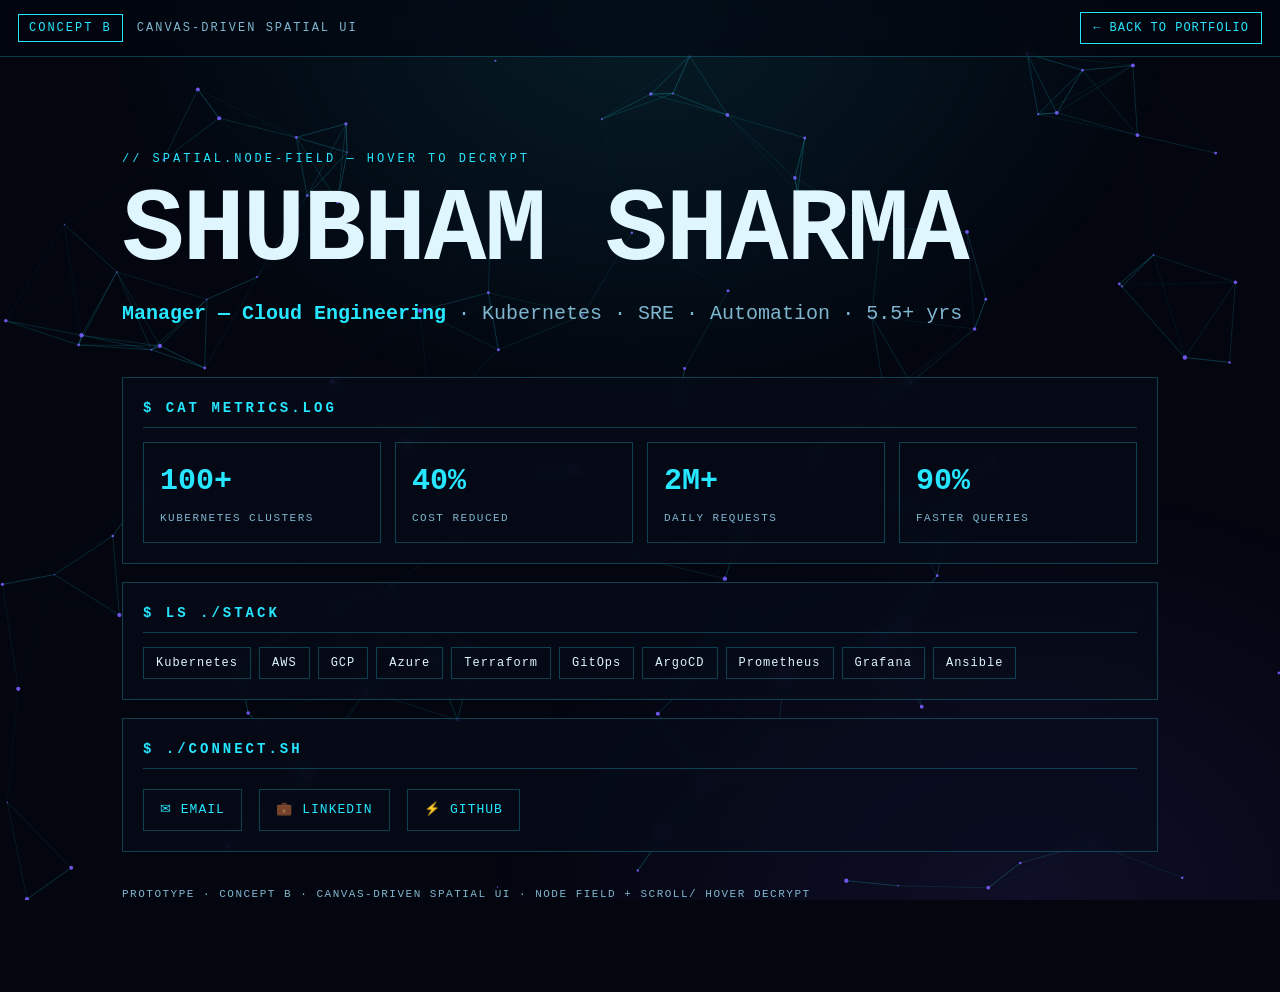
==== concepts/concept-b-spatial.html @ c6473a89 "Add 5 design-concept prototypes + bottom Concepts switcher - concepts/: 5 standalone, dependency-fre" ====
<!DOCTYPE html>
<html lang="en">
<head>
<meta charset="UTF-8">
<meta name="viewport" content="width=device-width, initial-scale=1.0">
<meta name="description" content="Concept B — Canvas-Driven Spatial UI (WebGL/Three.js style node field) portfolio prototype.">
<title>Concept B · Canvas-Driven Spatial UI — Shubham Sharma</title>
<style>
  /* ============================================================
     CONCEPT B — CANVAS-DRIVEN SPATIAL UI
     Persistent node/vector field · cursor-reactive · decrypt text
     Dependency-free (Canvas 2D). Three.js-ready structure.
     ============================================================ */
  :root{
    --bg:#03060f; --fg:#dff6ff; --muted:#7fb6cf; --accent:#27e6ff; --accent-2:#7b5cff;
    --line:1px solid rgba(39,230,255,.25);
    --mono:"JetBrains Mono",ui-monospace,"Courier New",monospace;
  }
  *{box-sizing:border-box;margin:0;padding:0}
  html{scroll-behavior:smooth}
  body{background:var(--bg);color:var(--fg);font-family:var(--mono);line-height:1.5;overflow-x:hidden}
  a{color:var(--accent);text-decoration:none}
  ::selection{background:var(--accent);color:#03060f}

  #field{position:fixed;inset:0;z-index:0;display:block}
  .scrim{position:fixed;inset:0;z-index:1;pointer-events:none;
    background:radial-gradient(900px 700px at 50% 0%,rgba(39,230,255,.10),transparent 60%),
               radial-gradient(900px 700px at 80% 100%,rgba(123,92,255,.10),transparent 60%);}

  .topbar{position:fixed;inset:0 0 auto 0;z-index:30;display:flex;align-items:center;gap:14px;
    padding:12px 18px;background:rgba(3,6,15,.6);border-bottom:var(--line);backdrop-filter:blur(8px)}
  .topbar .tag{border:1px solid var(--accent);color:var(--accent);padding:4px 10px;font-size:12px;letter-spacing:2px}
  .topbar .title{font-size:12px;letter-spacing:2px;color:var(--muted);text-transform:uppercase}
  .topbar a.back{margin-left:auto;border:1px solid var(--accent);padding:6px 12px;font-size:12px;letter-spacing:1px}
  .topbar a.back:hover{background:var(--accent);color:#03060f}

  .wrap{position:relative;z-index:10;max-width:1080px;margin:0 auto;padding:110px 22px 90px}
  .hero{padding:40px 0 30px}
  .kicker{color:var(--accent);letter-spacing:3px;font-size:12px;text-transform:uppercase;margin-bottom:14px}
  h1{font-size:clamp(40px,9vw,104px);line-height:.95;letter-spacing:-2px;font-weight:700}
  h1 .decrypt{color:var(--fg)}
  .role{margin-top:18px;color:var(--muted);font-size:clamp(14px,2.4vw,20px)}
  .role b{color:var(--accent)}

  .panel{border:var(--line);background:rgba(8,14,28,.55);backdrop-filter:blur(6px);padding:20px;margin:18px 0}
  .panel h2{font-size:14px;letter-spacing:3px;text-transform:uppercase;color:var(--accent);margin-bottom:14px;
    border-bottom:var(--line);padding-bottom:8px}
  .grid{display:grid;grid-template-columns:repeat(auto-fit,minmax(220px,1fr));gap:14px}
  .stat{border:var(--line);padding:16px}
  .stat .v{font-size:30px;color:var(--accent);font-weight:700}
  .stat .l{font-size:11px;letter-spacing:1.5px;color:var(--muted);text-transform:uppercase;margin-top:6px}
  .stat:hover{background:rgba(39,230,255,.08)}
  .stat:focus-visible{outline:2px solid var(--accent);outline-offset:3px}

  .tags{display:flex;flex-wrap:wrap;gap:8px}
  .tags span{border:var(--line);padding:6px 12px;font-size:12px;letter-spacing:1px;color:var(--fg)}
  .tags span:hover{background:var(--accent);color:#03060f}
  .contact a{display:inline-block;border:var(--line);padding:10px 16px;margin:6px 8px 0 0;font-size:13px;letter-spacing:1px}
  .contact a:hover{background:var(--accent);color:#03060f}
  .foot{margin-top:34px;font-size:11px;letter-spacing:1.5px;color:var(--muted);text-transform:uppercase}

  @media (prefers-reduced-motion: reduce){
    #field{display:none}
    .scrim{background:radial-gradient(900px 700px at 50% 0%,rgba(39,230,255,.08),transparent 60%)}
    *{transition:none!important;animation:none!important;scroll-behavior:auto!important}
  }
</style>
</head>
<body>
  <canvas id="field" aria-hidden="true"></canvas>
  <div class="scrim" aria-hidden="true"></div>

  <header class="topbar">
    <span class="tag">CONCEPT B</span>
    <span class="title">Canvas-Driven Spatial UI</span>
    <a class="back" href="../Portfolio/index.html">← BACK TO PORTFOLIO</a>
  </header>

  <main class="wrap">
    <section class="hero">
      <div class="kicker">// spatial.node-field — hover to decrypt</div>
      <h1><span class="decrypt" data-text="SHUBHAM SHARMA">SHUBHAM SHARMA</span></h1>
      <p class="role"><b>Manager — Cloud Engineering</b> · Kubernetes · SRE · Automation · 5.5+ yrs</p>
    </section>

    <section class="panel">
      <h2>$ cat metrics.log</h2>
      <div class="grid">
        <div class="stat" tabindex="0"><div class="v">100+</div><div class="l">Kubernetes Clusters</div></div>
        <div class="stat" tabindex="0"><div class="v">40%</div><div class="l">Cost Reduced</div></div>
        <div class="stat" tabindex="0"><div class="v">2M+</div><div class="l">Daily Requests</div></div>
        <div class="stat" tabindex="0"><div class="v">90%</div><div class="l">Faster Queries</div></div>
      </div>
    </section>

    <section class="panel">
      <h2>$ ls ./stack</h2>
      <div class="tags">
        <span>Kubernetes</span><span>AWS</span><span>GCP</span><span>Azure</span><span>Terraform</span>
        <span>GitOps</span><span>ArgoCD</span><span>Prometheus</span><span>Grafana</span><span>Ansible</span>
      </div>
    </section>

    <section class="panel">
      <h2>$ ./connect.sh</h2>
      <div class="contact">
        <a href="mailto:dikshits409@gmail.com">✉ EMAIL</a>
        <a href="https://www.linkedin.com/in/shubham-sharma-devops/" target="_blank" rel="noopener">💼 LINKEDIN</a>
        <a href="https://github.com" target="_blank" rel="noopener">⚡ GITHUB</a>
      </div>
    </section>

    <p class="foot">PROTOTYPE · CONCEPT B · CANVAS-DRIVEN SPATIAL UI · NODE FIELD + SCROLL/ HOVER DECRYPT</p>
  </main>

<script>
(function(){
  var reduce = window.matchMedia && window.matchMedia('(prefers-reduced-motion: reduce)').matches;
  if (reduce) return;

  var canvas = document.getElementById('field');
  var ctx = canvas.getContext('2d');
  var W, H, pts = [], mouse = {x:-9999,y:-9999};
  var DPR = Math.min(window.devicePixelRatio || 1, 2);

  function resize(){
    W = canvas.width = innerWidth * DPR;
    H = canvas.height = innerHeight * DPR;
    canvas.style.width = innerWidth + 'px';
    canvas.style.height = innerHeight + 'px';
  }
  function seed(){
    var count = innerWidth < 700 ? 60 : 110;
    pts = [];
    for (var i=0;i<count;i++){
      pts.push({
        x: Math.random()*W, y: Math.random()*H,
        vx: (Math.random()-.5)*0.25*DPR, vy: (Math.random()-.5)*0.25*DPR,
        r: (Math.random()*1.6+0.6)*DPR
      });
    }
  }
  function step(){
    ctx.clearRect(0,0,W,H);
    for (var i=0;i<pts.length;i++){
      var p = pts[i];
      p.x += p.vx; p.y += p.vy;
      if (p.x<0||p.x>W) p.vx*=-1;
      if (p.y<0||p.y>H) p.vy*=-1;
      // cursor repulsion (world space)
      var dx = p.x - mouse.x, dy = p.y - mouse.y;
      var d = Math.hypot(dx,dy);
      if (d < 140*DPR){
        var f = (140*DPR - d)/(140*DPR);
        p.x += (dx/d)*f*2*DPR; p.y += (dy/d)*f*2*DPR;
      }
    }
    // links
    for (var a=0;a<pts.length;a++){
      for (var b=a+1;b<pts.length;b++){
        var dx2 = pts[a].x-pts[b].x, dy2 = pts[a].y-pts[b].y;
        var dist = Math.hypot(dx2,dy2);
        if (dist < 130*DPR){
          var o = 1 - dist/(130*DPR);
          ctx.strokeStyle = 'rgba(39,230,255,'+(o*0.35)+')';
          ctx.lineWidth = DPR;
          ctx.beginPath(); ctx.moveTo(pts[a].x,pts[a].y); ctx.lineTo(pts[b].x,pts[b].y); ctx.stroke();
        }
      }
    }
    // nodes
    for (var c=0;c<pts.length;c++){
      ctx.fillStyle = 'rgba(123,92,255,0.9)';
      ctx.beginPath(); ctx.arc(pts[c].x,pts[c].y,pts[c].r,0,Math.PI*2); ctx.fill();
    }
    requestAnimationFrame(step);
  }
  window.addEventListener('mousemove', function(e){ mouse.x = e.clientX*DPR; mouse.y = e.clientY*DPR; });
  window.addEventListener('mouseout', function(){ mouse.x = -9999; mouse.y = -9999; });
  window.addEventListener('resize', function(){ resize(); seed(); });
  resize(); seed(); step();

  // Decrypt-on-hover / scroll reveal
  var glyphs = '!<>-_\\/[]{}—=+*^?#________';
  document.querySelectorAll('.decrypt').forEach(function(el){
    var real = el.getAttribute('data-text');
    el.addEventListener('mouseenter', function(){ scramble(el, real); });
    el.addEventListener('focus', function(){ scramble(el, real); });
  });
  function scramble(el, real){
    var frame = 0, queue = [];
    for (var i=0;i<real.length;i++) queue.push({to:real[i], start: Math.floor(Math.random()*12), end: Math.floor(Math.random()*12)+12});
    (function tick(){
      var out = '', done = 0;
      for (var i=0;i<queue.length;i++){
        var q = queue[i];
        if (frame >= q.end){ out += q.to; done++; }
        else if (frame >= q.start){ out += glyphs[Math.floor(Math.random()*glyphs.length)]; }
        else out += '';
      }
      el.textContent = out;
      if (done < queue.length){ frame++; requestAnimationFrame(tick); }
      else el.textContent = real;
    })();
  }
})();
</script>
</body>
</html>
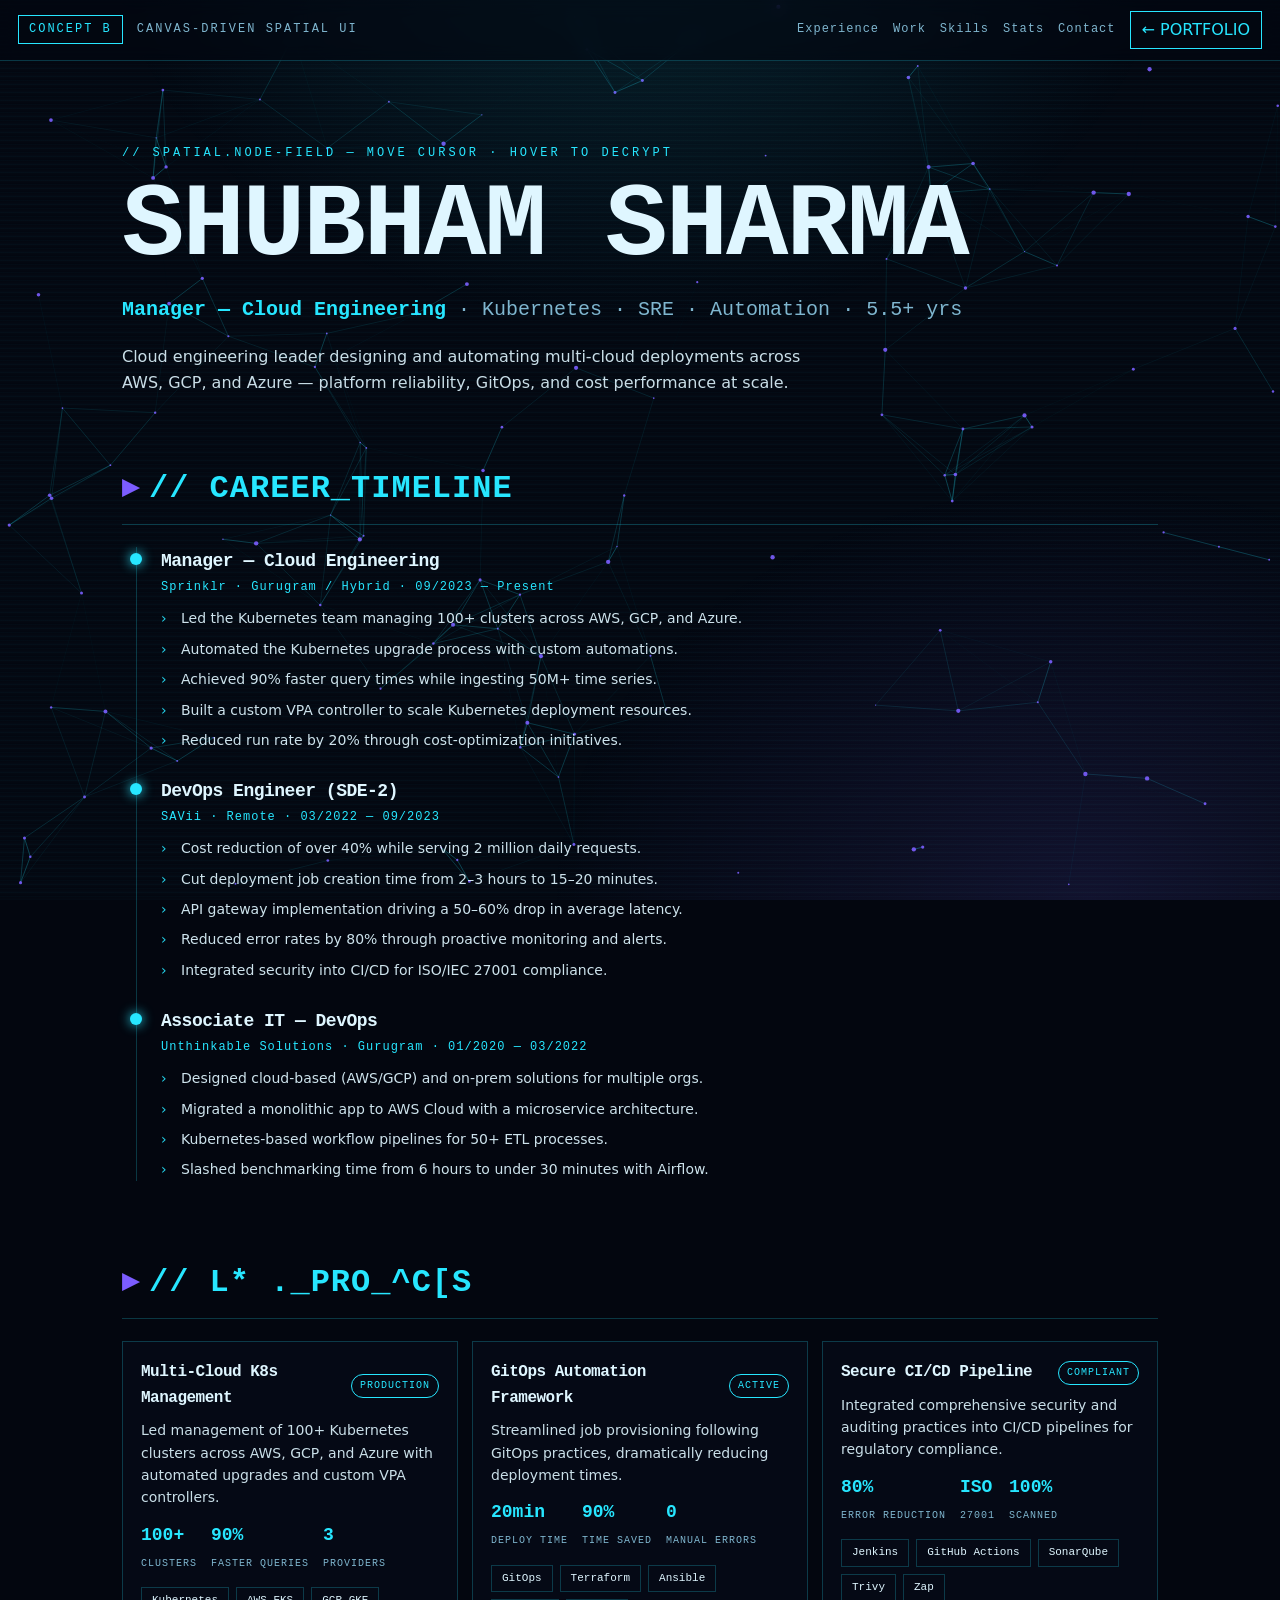
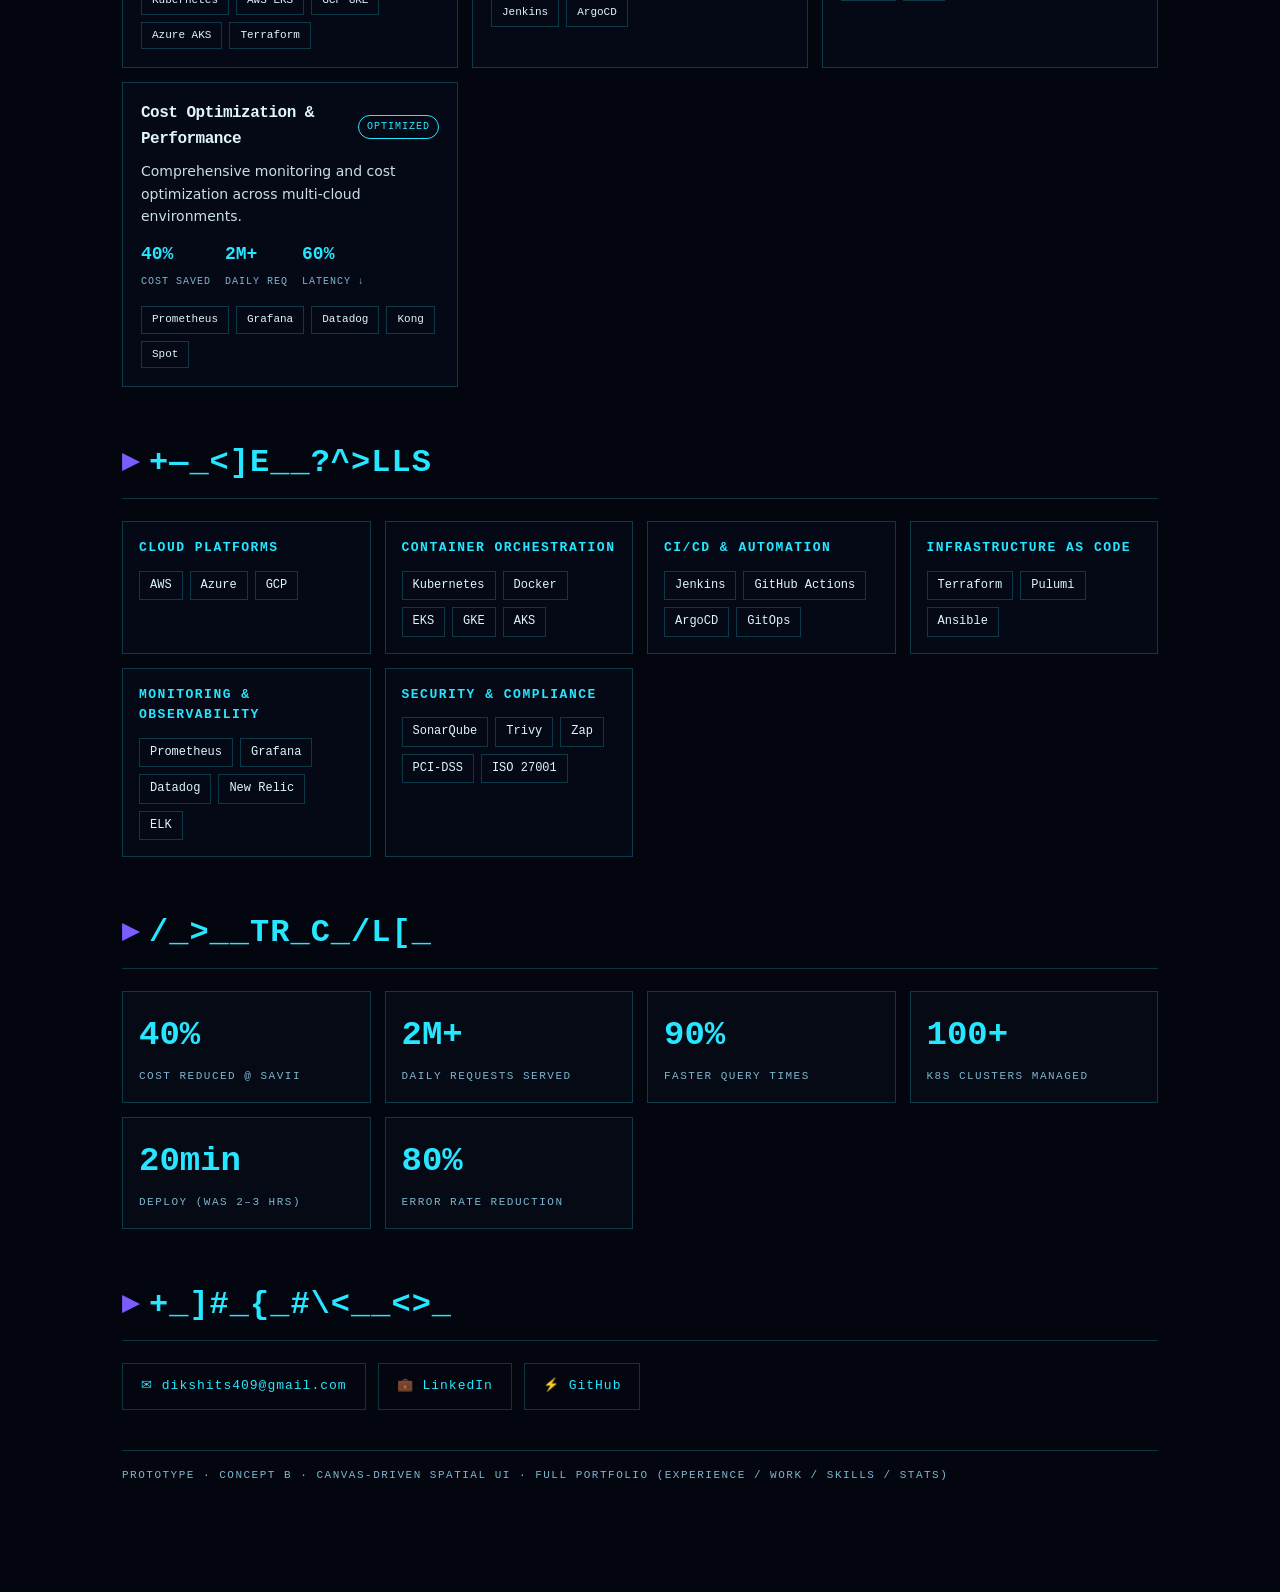
==== commit 2bc060fb: "Refine Concept B: full portfolio (experience, work, skills, achievements) + richer spatial UI Co-aut" ====
--- a/concepts/concept-b-spatial.html
+++ b/concepts/concept-b-spatial.html
@@ -3,206 +3,344 @@
 <head>
 <meta charset="UTF-8">
 <meta name="viewport" content="width=device-width, initial-scale=1.0">
-<meta name="description" content="Concept B — Canvas-Driven Spatial UI (WebGL/Three.js style node field) portfolio prototype.">
+<meta name="description" content="Concept B — Canvas-Driven Spatial UI portfolio for Shubham Sharma: full experience, projects, skills, achievements.">
 <title>Concept B · Canvas-Driven Spatial UI — Shubham Sharma</title>
 <style>
   /* ============================================================
-     CONCEPT B — CANVAS-DRIVEN SPATIAL UI
+     CONCEPT B — CANVAS-DRIVEN SPATIAL UI  (refined)
      Persistent node/vector field · cursor-reactive · decrypt text
+     Full portfolio: experience · work · skills · achievements.
      Dependency-free (Canvas 2D). Three.js-ready structure.
      ============================================================ */
   :root{
     --bg:#03060f; --fg:#dff6ff; --muted:#7fb6cf; --accent:#27e6ff; --accent-2:#7b5cff;
-    --line:1px solid rgba(39,230,255,.25);
+    --line:1px solid rgba(39,230,255,.22);
+    --panel:rgba(8,14,28,.55);
     --mono:"JetBrains Mono",ui-monospace,"Courier New",monospace;
+    --sans:"Inter",system-ui,-apple-system,"Segoe UI",Roboto,sans-serif;
   }
   *{box-sizing:border-box;margin:0;padding:0}
   html{scroll-behavior:smooth}
-  body{background:var(--bg);color:var(--fg);font-family:var(--mono);line-height:1.5;overflow-x:hidden}
+  body{background:var(--bg);color:var(--fg);font-family:var(--sans);line-height:1.6;overflow-x:hidden}
   a{color:var(--accent);text-decoration:none}
   ::selection{background:var(--accent);color:#03060f}
-
+  h1,h2,h3{font-family:var(--mono);font-weight:700;letter-spacing:-.5px}
+
+  /* ---- Living background ---- */
   #field{position:fixed;inset:0;z-index:0;display:block}
   .scrim{position:fixed;inset:0;z-index:1;pointer-events:none;
-    background:radial-gradient(900px 700px at 50% 0%,rgba(39,230,255,.10),transparent 60%),
-               radial-gradient(900px 700px at 80% 100%,rgba(123,92,255,.10),transparent 60%);}
-
-  .topbar{position:fixed;inset:0 0 auto 0;z-index:30;display:flex;align-items:center;gap:14px;
-    padding:12px 18px;background:rgba(3,6,15,.6);border-bottom:var(--line);backdrop-filter:blur(8px)}
-  .topbar .tag{border:1px solid var(--accent);color:var(--accent);padding:4px 10px;font-size:12px;letter-spacing:2px}
-  .topbar .title{font-size:12px;letter-spacing:2px;color:var(--muted);text-transform:uppercase}
-  .topbar a.back{margin-left:auto;border:1px solid var(--accent);padding:6px 12px;font-size:12px;letter-spacing:1px}
+    background:
+      radial-gradient(900px 700px at 50% -10%,rgba(39,230,255,.12),transparent 60%),
+      radial-gradient(900px 700px at 85% 100%,rgba(123,92,255,.12),transparent 60%),
+      repeating-linear-gradient(0deg,transparent 0 3px,rgba(39,230,255,.025) 3px 4px);
+  }
+  .scan{position:fixed;inset:0;z-index:2;pointer-events:none;mix-blend-mode:screen;
+    background:linear-gradient(180deg,transparent 0%,rgba(39,230,255,.04) 50%,transparent 100%);
+    background-size:100% 8px;opacity:.5}
+
+  /* ---- Top bar / nav ---- */
+  .topbar{position:fixed;inset:0 0 auto 0;z-index:40;display:flex;align-items:center;gap:14px;
+    padding:11px 18px;background:rgba(3,6,15,.6);border-bottom:var(--line);backdrop-filter:blur(8px)}
+  .topbar .tag{border:1px solid var(--accent);color:var(--accent);padding:4px 10px;font-family:var(--mono);font-size:12px;letter-spacing:2px}
+  .topbar .title{font-family:var(--mono);font-size:12px;letter-spacing:2px;color:var(--muted);text-transform:uppercase}
+  .topbar nav{display:flex;gap:14px;margin-left:auto}
+  .topbar nav a{font-family:var(--mono);font-size:12px;letter-spacing:1px;color:var(--muted)}
+  .topbar nav a:hover{color:var(--accent)}
+  .topbar a.back{border:1px solid var(--accent);padding:5px 11px;color:var(--accent)}
   .topbar a.back:hover{background:var(--accent);color:#03060f}
-
-  .wrap{position:relative;z-index:10;max-width:1080px;margin:0 auto;padding:110px 22px 90px}
-  .hero{padding:40px 0 30px}
-  .kicker{color:var(--accent);letter-spacing:3px;font-size:12px;text-transform:uppercase;margin-bottom:14px}
-  h1{font-size:clamp(40px,9vw,104px);line-height:.95;letter-spacing:-2px;font-weight:700}
+  @media(max-width:720px){.topbar nav{display:none}}
+
+  .wrap{position:relative;z-index:10;max-width:1080px;margin:0 auto;padding:104px 22px 100px}
+
+  /* ---- Hero ---- */
+  .hero{padding:40px 0 26px}
+  .kicker{color:var(--accent);letter-spacing:3px;font-size:12px;text-transform:uppercase;margin-bottom:14px;font-family:var(--mono)}
+  h1{font-size:clamp(40px,9vw,104px);line-height:.95;letter-spacing:-2px}
   h1 .decrypt{color:var(--fg)}
-  .role{margin-top:18px;color:var(--muted);font-size:clamp(14px,2.4vw,20px)}
+  .role{margin-top:18px;color:var(--muted);font-size:clamp(14px,2.4vw,20px);font-family:var(--mono)}
   .role b{color:var(--accent)}
-
-  .panel{border:var(--line);background:rgba(8,14,28,.55);backdrop-filter:blur(6px);padding:20px;margin:18px 0}
-  .panel h2{font-size:14px;letter-spacing:3px;text-transform:uppercase;color:var(--accent);margin-bottom:14px;
-    border-bottom:var(--line);padding-bottom:8px}
-  .grid{display:grid;grid-template-columns:repeat(auto-fit,minmax(220px,1fr));gap:14px}
-  .stat{border:var(--line);padding:16px}
-  .stat .v{font-size:30px;color:var(--accent);font-weight:700}
-  .stat .l{font-size:11px;letter-spacing:1.5px;color:var(--muted);text-transform:uppercase;margin-top:6px}
-  .stat:hover{background:rgba(39,230,255,.08)}
+  .intro{margin-top:18px;max-width:680px;color:var(--fg);opacity:.9}
+
+  /* ---- Sections ---- */
+  .sec{padding:42px 0 8px}
+  .sec-head{font-size:clamp(20px,4vw,32px);text-transform:uppercase;letter-spacing:1px;color:var(--accent);
+    border-bottom:var(--line);padding-bottom:10px;margin-bottom:22px;display:flex;align-items:center;gap:10px}
+  .sec-head::before{content:"▸";color:var(--accent-2)}
+
+  .panel{border:var(--line);background:var(--panel);backdrop-filter:blur(6px);-webkit-backdrop-filter:blur(6px);
+    padding:20px;margin:14px 0;transition:border-color .3s ease,box-shadow .3s ease}
+  .panel:hover{border-color:var(--accent);box-shadow:0 0 22px rgba(39,230,255,.12)}
+
+  /* Experience timeline */
+  .timeline{position:relative;margin-left:14px;padding-left:24px;border-left:var(--line)}
+  .job{position:relative;margin:0 0 26px}
+  .job::before{content:"";position:absolute;left:-31px;top:6px;width:12px;height:12px;border-radius:50%;
+    background:var(--accent);box-shadow:0 0 12px var(--accent)}
+  .job h3{font-size:18px;color:var(--fg)}
+  .job .meta{font-family:var(--mono);font-size:12px;color:var(--accent);letter-spacing:1px;margin:2px 0 10px}
+  .job ul{list-style:none;display:grid;gap:8px}
+  .job li{position:relative;padding-left:20px;color:var(--fg);opacity:.92;font-size:14px}
+  .job li::before{content:"›";position:absolute;left:0;color:var(--accent)}
+  .job:focus-visible{outline:2px solid var(--accent);outline-offset:4px}
+
+  /* Work grid */
+  .grid{display:grid;grid-template-columns:repeat(auto-fit,minmax(280px,1fr));gap:14px}
+  .stat{border:var(--line);background:rgba(8,14,28,.5);padding:16px;transition:transform .2s ease,border-color .3s ease}
+  .stat:hover{transform:translateY(-3px);border-color:var(--accent)}
+  .stat .v{font-size:28px;color:var(--accent);font-family:var(--mono);font-weight:700}
+  .stat .l{font-size:11px;letter-spacing:1.5px;color:var(--muted);text-transform:uppercase;margin-top:6px;font-family:var(--mono)}
   .stat:focus-visible{outline:2px solid var(--accent);outline-offset:3px}
 
-  .tags{display:flex;flex-wrap:wrap;gap:8px}
-  .tags span{border:var(--line);padding:6px 12px;font-size:12px;letter-spacing:1px;color:var(--fg)}
+  .proj{border:var(--line);background:var(--panel);padding:18px;transition:border-color .3s ease,box-shadow .3s ease}
+  .proj:hover{border-color:var(--accent);box-shadow:0 0 22px rgba(39,230,255,.12)}
+  .proj .top{display:flex;justify-content:space-between;align-items:center;gap:10px;margin-bottom:8px}
+  .proj h3{font-size:16px;color:var(--fg)}
+  .badge{font-family:var(--mono);font-size:10px;letter-spacing:1px;text-transform:uppercase;padding:3px 8px;border:1px solid var(--accent);color:var(--accent);border-radius:999px}
+  .proj p{color:var(--fg);opacity:.9;font-size:14px;margin-bottom:12px}
+  .proj .metrics{display:flex;flex-wrap:wrap;gap:14px;margin-bottom:12px}
+  .proj .metrics div{font-family:var(--mono)}
+  .proj .metrics b{display:block;color:var(--accent);font-size:18px}
+  .proj .metrics span{font-size:10px;letter-spacing:1px;color:var(--muted);text-transform:uppercase}
+  .tags{display:flex;flex-wrap:wrap;gap:7px}
+  .tags span{border:var(--line);padding:4px 10px;font-family:var(--mono);font-size:11px;color:var(--fg)}
   .tags span:hover{background:var(--accent);color:#03060f}
-  .contact a{display:inline-block;border:var(--line);padding:10px 16px;margin:6px 8px 0 0;font-size:13px;letter-spacing:1px}
+
+  /* Skills */
+  .skills{display:grid;grid-template-columns:repeat(auto-fit,minmax(240px,1fr));gap:14px}
+  .skill{border:var(--line);background:var(--panel);padding:16px}
+  .skill h3{font-size:13px;letter-spacing:1.5px;text-transform:uppercase;color:var(--accent);margin-bottom:12px;font-family:var(--mono)}
+  .skill .items{display:flex;flex-wrap:wrap;gap:7px}
+  .skill .items span{border:var(--line);padding:4px 10px;font-family:var(--mono);font-size:12px}
+
+  /* Achievements */
+  .ach{display:grid;grid-template-columns:repeat(auto-fit,minmax(200px,1fr));gap:14px}
+  .ach .stat .v{font-size:34px}
+
+  /* Contact */
+  .contact{display:flex;flex-wrap:wrap;gap:12px}
+  .contact a{display:inline-block;border:var(--line);padding:12px 18px;font-family:var(--mono);font-size:13px;letter-spacing:1px}
   .contact a:hover{background:var(--accent);color:#03060f}
-  .foot{margin-top:34px;font-size:11px;letter-spacing:1.5px;color:var(--muted);text-transform:uppercase}
+
+  .foot{margin-top:40px;font-family:var(--mono);font-size:11px;letter-spacing:1.5px;color:var(--muted);text-transform:uppercase;
+    border-top:var(--line);padding-top:16px}
+
+  /* reveal-on-scroll (reduced-motion safe) */
+  .reveal{opacity:0;transform:translateY(14px);transition:opacity .6s ease,transform .6s ease}
+  .reveal.in{opacity:1;transform:none}
 
   @media (prefers-reduced-motion: reduce){
-    #field{display:none}
-    .scrim{background:radial-gradient(900px 700px at 50% 0%,rgba(39,230,255,.08),transparent 60%)}
-    *{transition:none!important;animation:none!important;scroll-behavior:auto!important}
+    #field,.scan{display:none}
+    .scrim{background:radial-gradient(900px 700px at 50% -10%,rgba(39,230,255,.10),transparent 60%)}
+    .reveal{opacity:1;transform:none;transition:none}
+    *{animation:none!important;scroll-behavior:auto!important}
   }
 </style>
 </head>
 <body>
   <canvas id="field" aria-hidden="true"></canvas>
   <div class="scrim" aria-hidden="true"></div>
+  <div class="scan" aria-hidden="true"></div>
 
   <header class="topbar">
     <span class="tag">CONCEPT B</span>
     <span class="title">Canvas-Driven Spatial UI</span>
-    <a class="back" href="../Portfolio/index.html">← BACK TO PORTFOLIO</a>
+    <nav>
+      <a href="#experience">Experience</a>
+      <a href="#work">Work</a>
+      <a href="#skills">Skills</a>
+      <a href="#achievements">Stats</a>
+      <a href="#contact">Contact</a>
+    </nav>
+    <a class="back" href="../Portfolio/index.html">← PORTFOLIO</a>
   </header>
 
   <main class="wrap">
     <section class="hero">
-      <div class="kicker">// spatial.node-field — hover to decrypt</div>
+      <div class="kicker">// spatial.node-field — move cursor · hover to decrypt</div>
       <h1><span class="decrypt" data-text="SHUBHAM SHARMA">SHUBHAM SHARMA</span></h1>
       <p class="role"><b>Manager — Cloud Engineering</b> · Kubernetes · SRE · Automation · 5.5+ yrs</p>
-    </section>
-
-    <section class="panel">
-      <h2>$ cat metrics.log</h2>
+      <p class="intro">Cloud engineering leader designing and automating multi-cloud deployments across AWS, GCP, and Azure — platform reliability, GitOps, and cost performance at scale.</p>
+    </section>
+
+    <!-- EXPERIENCE -->
+    <section class="sec" id="experience">
+      <h2 class="sec-head reveal decrypt" data-text="// career_timeline">// career_timeline</h2>
+      <div class="timeline">
+        <div class="job reveal" tabindex="0">
+          <h3>Manager — Cloud Engineering</h3>
+          <div class="meta">Sprinklr · Gurugram / Hybrid · 09/2023 — Present</div>
+          <ul>
+            <li>Led the Kubernetes team managing 100+ clusters across AWS, GCP, and Azure.</li>
+            <li>Automated the Kubernetes upgrade process with custom automations.</li>
+            <li>Achieved 90% faster query times while ingesting 50M+ time series.</li>
+            <li>Built a custom VPA controller to scale Kubernetes deployment resources.</li>
+            <li>Reduced run rate by 20% through cost-optimization initiatives.</li>
+          </ul>
+        </div>
+        <div class="job reveal" tabindex="0">
+          <h3>DevOps Engineer (SDE-2)</h3>
+          <div class="meta">SAVii · Remote · 03/2022 — 09/2023</div>
+          <ul>
+            <li>Cost reduction of over 40% while serving 2 million daily requests.</li>
+            <li>Cut deployment job creation time from 2–3 hours to 15–20 minutes.</li>
+            <li>API gateway implementation driving a 50–60% drop in average latency.</li>
+            <li>Reduced error rates by 80% through proactive monitoring and alerts.</li>
+            <li>Integrated security into CI/CD for ISO/IEC 27001 compliance.</li>
+          </ul>
+        </div>
+        <div class="job reveal" tabindex="0">
+          <h3>Associate IT — DevOps</h3>
+          <div class="meta">Unthinkable Solutions · Gurugram · 01/2020 — 03/2022</div>
+          <ul>
+            <li>Designed cloud-based (AWS/GCP) and on-prem solutions for multiple orgs.</li>
+            <li>Migrated a monolithic app to AWS Cloud with a microservice architecture.</li>
+            <li>Kubernetes-based workflow pipelines for 50+ ETL processes.</li>
+            <li>Slashed benchmarking time from 6 hours to under 30 minutes with Airflow.</li>
+          </ul>
+        </div>
+      </div>
+    </section>
+
+    <!-- WORK -->
+    <section class="sec" id="work">
+      <h2 class="sec-head reveal decrypt" data-text="// ls ./projects">// ls ./projects</h2>
       <div class="grid">
-        <div class="stat" tabindex="0"><div class="v">100+</div><div class="l">Kubernetes Clusters</div></div>
-        <div class="stat" tabindex="0"><div class="v">40%</div><div class="l">Cost Reduced</div></div>
-        <div class="stat" tabindex="0"><div class="v">2M+</div><div class="l">Daily Requests</div></div>
-        <div class="stat" tabindex="0"><div class="v">90%</div><div class="l">Faster Queries</div></div>
-      </div>
-    </section>
-
-    <section class="panel">
-      <h2>$ ls ./stack</h2>
-      <div class="tags">
-        <span>Kubernetes</span><span>AWS</span><span>GCP</span><span>Azure</span><span>Terraform</span>
-        <span>GitOps</span><span>ArgoCD</span><span>Prometheus</span><span>Grafana</span><span>Ansible</span>
-      </div>
-    </section>
-
-    <section class="panel">
-      <h2>$ ./connect.sh</h2>
+        <div class="proj reveal">
+          <div class="top"><h3>Multi-Cloud K8s Management</h3><span class="badge">Production</span></div>
+          <p>Led management of 100+ Kubernetes clusters across AWS, GCP, and Azure with automated upgrades and custom VPA controllers.</p>
+          <div class="metrics"><div><b>100+</b><span>Clusters</span></div><div><b>90%</b><span>Faster Queries</span></div><div><b>3</b><span>Providers</span></div></div>
+          <div class="tags"><span>Kubernetes</span><span>AWS EKS</span><span>GCP GKE</span><span>Azure AKS</span><span>Terraform</span></div>
+        </div>
+        <div class="proj reveal">
+          <div class="top"><h3>GitOps Automation Framework</h3><span class="badge">Active</span></div>
+          <p>Streamlined job provisioning following GitOps practices, dramatically reducing deployment times.</p>
+          <div class="metrics"><div><b>20min</b><span>Deploy Time</span></div><div><b>90%</b><span>Time Saved</span></div><div><b>0</b><span>Manual Errors</span></div></div>
+          <div class="tags"><span>GitOps</span><span>Terraform</span><span>Ansible</span><span>Jenkins</span><span>ArgoCD</span></div>
+        </div>
+        <div class="proj reveal">
+          <div class="top"><h3>Secure CI/CD Pipeline</h3><span class="badge">Compliant</span></div>
+          <p>Integrated comprehensive security and auditing practices into CI/CD pipelines for regulatory compliance.</p>
+          <div class="metrics"><div><b>80%</b><span>Error Reduction</span></div><div><b>ISO</b><span>27001</span></div><div><b>100%</b><span>Scanned</span></div></div>
+          <div class="tags"><span>Jenkins</span><span>GitHub Actions</span><span>SonarQube</span><span>Trivy</span><span>Zap</span></div>
+        </div>
+        <div class="proj reveal">
+          <div class="top"><h3>Cost Optimization &amp; Performance</h3><span class="badge">Optimized</span></div>
+          <p>Comprehensive monitoring and cost optimization across multi-cloud environments.</p>
+          <div class="metrics"><div><b>40%</b><span>Cost Saved</span></div><div><b>2M+</b><span>Daily Req</span></div><div><b>60%</b><span>Latency ↓</span></div></div>
+          <div class="tags"><span>Prometheus</span><span>Grafana</span><span>Datadog</span><span>Kong</span><span>Spot</span></div>
+        </div>
+      </div>
+    </section>
+
+    <!-- SKILLS -->
+    <section class="sec" id="skills">
+      <h2 class="sec-head reveal decrypt" data-text="// grep skills">// grep skills</h2>
+      <div class="skills">
+        <div class="skill reveal"><h3>Cloud Platforms</h3><div class="items"><span>AWS</span><span>Azure</span><span>GCP</span></div></div>
+        <div class="skill reveal"><h3>Container Orchestration</h3><div class="items"><span>Kubernetes</span><span>Docker</span><span>EKS</span><span>GKE</span><span>AKS</span></div></div>
+        <div class="skill reveal"><h3>CI/CD &amp; Automation</h3><div class="items"><span>Jenkins</span><span>GitHub Actions</span><span>ArgoCD</span><span>GitOps</span></div></div>
+        <div class="skill reveal"><h3>Infrastructure as Code</h3><div class="items"><span>Terraform</span><span>Pulumi</span><span>Ansible</span></div></div>
+        <div class="skill reveal"><h3>Monitoring &amp; Observability</h3><div class="items"><span>Prometheus</span><span>Grafana</span><span>Datadog</span><span>New Relic</span><span>ELK</span></div></div>
+        <div class="skill reveal"><h3>Security &amp; Compliance</h3><div class="items"><span>SonarQube</span><span>Trivy</span><span>Zap</span><span>PCI-DSS</span><span>ISO 27001</span></div></div>
+      </div>
+    </section>
+
+    <!-- ACHIEVEMENTS -->
+    <section class="sec" id="achievements">
+      <h2 class="sec-head reveal decrypt" data-text="// metrics.log">// metrics.log</h2>
+      <div class="ach">
+        <div class="stat reveal" tabindex="0"><div class="v">40%</div><div class="l">Cost reduced @ SAVii</div></div>
+        <div class="stat reveal" tabindex="0"><div class="v">2M+</div><div class="l">Daily requests served</div></div>
+        <div class="stat reveal" tabindex="0"><div class="v">90%</div><div class="l">Faster query times</div></div>
+        <div class="stat reveal" tabindex="0"><div class="v">100+</div><div class="l">K8s clusters managed</div></div>
+        <div class="stat reveal" tabindex="0"><div class="v">20min</div><div class="l">Deploy (was 2–3 hrs)</div></div>
+        <div class="stat reveal" tabindex="0"><div class="v">80%</div><div class="l">Error rate reduction</div></div>
+      </div>
+    </section>
+
+    <!-- CONTACT -->
+    <section class="sec" id="contact">
+      <h2 class="sec-head reveal decrypt" data-text="// ./connect.sh">// ./connect.sh</h2>
       <div class="contact">
-        <a href="mailto:dikshits409@gmail.com">✉ EMAIL</a>
-        <a href="https://www.linkedin.com/in/shubham-sharma-devops/" target="_blank" rel="noopener">💼 LINKEDIN</a>
-        <a href="https://github.com" target="_blank" rel="noopener">⚡ GITHUB</a>
-      </div>
-    </section>
-
-    <p class="foot">PROTOTYPE · CONCEPT B · CANVAS-DRIVEN SPATIAL UI · NODE FIELD + SCROLL/ HOVER DECRYPT</p>
+        <a href="mailto:dikshits409@gmail.com">✉ dikshits409@gmail.com</a>
+        <a href="https://www.linkedin.com/in/shubham-sharma-devops/" target="_blank" rel="noopener">💼 LinkedIn</a>
+        <a href="https://github.com" target="_blank" rel="noopener">⚡ GitHub</a>
+      </div>
+      <p class="foot">PROTOTYPE · CONCEPT B · CANVAS-DRIVEN SPATIAL UI · FULL PORTFOLIO (EXPERIENCE / WORK / SKILLS / STATS)</p>
+    </section>
   </main>
 
 <script>
 (function(){
   var reduce = window.matchMedia && window.matchMedia('(prefers-reduced-motion: reduce)').matches;
-  if (reduce) return;
-
-  var canvas = document.getElementById('field');
-  var ctx = canvas.getContext('2d');
-  var W, H, pts = [], mouse = {x:-9999,y:-9999};
-  var DPR = Math.min(window.devicePixelRatio || 1, 2);
-
-  function resize(){
-    W = canvas.width = innerWidth * DPR;
-    H = canvas.height = innerHeight * DPR;
-    canvas.style.width = innerWidth + 'px';
-    canvas.style.height = innerHeight + 'px';
-  }
-  function seed(){
-    var count = innerWidth < 700 ? 60 : 110;
-    pts = [];
-    for (var i=0;i<count;i++){
-      pts.push({
-        x: Math.random()*W, y: Math.random()*H,
-        vx: (Math.random()-.5)*0.25*DPR, vy: (Math.random()-.5)*0.25*DPR,
-        r: (Math.random()*1.6+0.6)*DPR
-      });
+
+  /* ---------- Living node field ---------- */
+  if(!reduce){
+    var canvas=document.getElementById('field'), ctx=canvas.getContext('2d');
+    var W,H,pts=[],mouse={x:-9999,y:-9999};
+    var DPR=Math.min(window.devicePixelRatio||1,2);
+    function resize(){ W=canvas.width=innerWidth*DPR; H=canvas.height=innerHeight*DPR;
+      canvas.style.width=innerWidth+'px'; canvas.style.height=innerHeight+'px'; }
+    function seed(){ var n=innerWidth<700?64:120; pts=[];
+      for(var i=0;i<n;i++) pts.push({x:Math.random()*W,y:Math.random()*H,
+        vx:(Math.random()-.5)*.25*DPR,vy:(Math.random()-.5)*.25*DPR,r:(Math.random()*1.6+.6)*DPR}); }
+    function step(){
+      ctx.clearRect(0,0,W,H);
+      for(var i=0;i<pts.length;i++){ var p=pts[i]; p.x+=p.vx; p.y+=p.vy;
+        if(p.x<0||p.x>W)p.vx*=-1; if(p.y<0||p.y>H)p.vy*=-1;
+        var dx=p.x-mouse.x,dy=p.y-mouse.y,d=Math.hypot(dx,dy);
+        if(d<150*DPR){ var f=(150*DPR-d)/(150*DPR); p.x+=(dx/d)*f*2.2*DPR; p.y+=(dy/d)*f*2.2*DPR; } }
+      for(var a=0;a<pts.length;a++) for(var b=a+1;b<pts.length;b++){
+        var dx2=pts[a].x-pts[b].x,dy2=pts[a].y-pts[b].y,dist=Math.hypot(dx2,dy2);
+        if(dist<130*DPR){ var o=1-dist/(130*DPR);
+          ctx.strokeStyle='rgba(39,230,255,'+(o*.32)+')'; ctx.lineWidth=DPR;
+          ctx.beginPath(); ctx.moveTo(pts[a].x,pts[a].y); ctx.lineTo(pts[b].x,pts[b].y); ctx.stroke(); } }
+      for(var c=0;c<pts.length;c++){ ctx.fillStyle='rgba(123,92,255,.9)';
+        ctx.beginPath(); ctx.arc(pts[c].x,pts[c].y,pts[c].r,0,Math.PI*2); ctx.fill(); }
+      requestAnimationFrame(step);
     }
-  }
-  function step(){
-    ctx.clearRect(0,0,W,H);
-    for (var i=0;i<pts.length;i++){
-      var p = pts[i];
-      p.x += p.vx; p.y += p.vy;
-      if (p.x<0||p.x>W) p.vx*=-1;
-      if (p.y<0||p.y>H) p.vy*=-1;
-      // cursor repulsion (world space)
-      var dx = p.x - mouse.x, dy = p.y - mouse.y;
-      var d = Math.hypot(dx,dy);
-      if (d < 140*DPR){
-        var f = (140*DPR - d)/(140*DPR);
-        p.x += (dx/d)*f*2*DPR; p.y += (dy/d)*f*2*DPR;
+    addEventListener('mousemove',function(e){mouse.x=e.clientX*DPR;mouse.y=e.clientY*DPR;});
+    addEventListener('mouseout',function(){mouse.x=-9999;mouse.y=-9999;});
+    addEventListener('resize',function(){resize();seed();});
+    resize();seed();step();
+  }
+
+  /* ---------- Decrypt (hover/focus + scroll reveal) ---------- */
+  var glyphs='!<>-_\\/[]{}—=+*^?#________';
+  function scramble(el){
+    var real=el.getAttribute('data-text'); if(!real) return;
+    var frame=0,queue=[];
+    for(var i=0;i<real.length;i++) queue.push({to:real[i],s:Math.floor(Math.random()*10),e:Math.floor(Math.random()*10)+12});
+    (function tick(){
+      var out='',done=0;
+      for(var i=0;i<queue.length;i++){ var q=queue[i];
+        if(frame>=q.e){out+=q.to;done++;}
+        else if(frame>=q.s){out+=glyphs[Math.floor(Math.random()*glyphs.length)];}
+        else out+=''; }
+      el.textContent=out;
+      if(done<queue.length){frame++;requestAnimationFrame(tick);} else el.textContent=real;
+    })();
+  }
+  document.querySelectorAll('.decrypt').forEach(function(el){
+    if(el.classList.contains('sec-head')) return; // section heads reveal on scroll
+    el.addEventListener('mouseenter',function(){scramble(el);});
+    el.addEventListener('focus',function(){scramble(el);});
+  });
+  var heroName=document.querySelector('h1 .decrypt');
+  if(heroName) setTimeout(function(){ scramble(heroName); }, 350);
+
+  /* ---------- Scroll reveal + section-head decrypt ---------- */
+  if(reduce){ return; }
+  var io=new IntersectionObserver(function(entries){
+    entries.forEach(function(en){
+      if(en.isIntersecting){
+        en.target.classList.add('in');
+        if(en.target.classList.contains('decrypt')) scramble(en.target);
+        io.unobserve(en.target);
       }
-    }
-    // links
-    for (var a=0;a<pts.length;a++){
-      for (var b=a+1;b<pts.length;b++){
-        var dx2 = pts[a].x-pts[b].x, dy2 = pts[a].y-pts[b].y;
-        var dist = Math.hypot(dx2,dy2);
-        if (dist < 130*DPR){
-          var o = 1 - dist/(130*DPR);
-          ctx.strokeStyle = 'rgba(39,230,255,'+(o*0.35)+')';
-          ctx.lineWidth = DPR;
-          ctx.beginPath(); ctx.moveTo(pts[a].x,pts[a].y); ctx.lineTo(pts[b].x,pts[b].y); ctx.stroke();
-        }
-      }
-    }
-    // nodes
-    for (var c=0;c<pts.length;c++){
-      ctx.fillStyle = 'rgba(123,92,255,0.9)';
-      ctx.beginPath(); ctx.arc(pts[c].x,pts[c].y,pts[c].r,0,Math.PI*2); ctx.fill();
-    }
-    requestAnimationFrame(step);
-  }
-  window.addEventListener('mousemove', function(e){ mouse.x = e.clientX*DPR; mouse.y = e.clientY*DPR; });
-  window.addEventListener('mouseout', function(){ mouse.x = -9999; mouse.y = -9999; });
-  window.addEventListener('resize', function(){ resize(); seed(); });
-  resize(); seed(); step();
-
-  // Decrypt-on-hover / scroll reveal
-  var glyphs = '!<>-_\\/[]{}—=+*^?#________';
-  document.querySelectorAll('.decrypt').forEach(function(el){
-    var real = el.getAttribute('data-text');
-    el.addEventListener('mouseenter', function(){ scramble(el, real); });
-    el.addEventListener('focus', function(){ scramble(el, real); });
-  });
-  function scramble(el, real){
-    var frame = 0, queue = [];
-    for (var i=0;i<real.length;i++) queue.push({to:real[i], start: Math.floor(Math.random()*12), end: Math.floor(Math.random()*12)+12});
-    (function tick(){
-      var out = '', done = 0;
-      for (var i=0;i<queue.length;i++){
-        var q = queue[i];
-        if (frame >= q.end){ out += q.to; done++; }
-        else if (frame >= q.start){ out += glyphs[Math.floor(Math.random()*glyphs.length)]; }
-        else out += '';
-      }
-      el.textContent = out;
-      if (done < queue.length){ frame++; requestAnimationFrame(tick); }
-      else el.textContent = real;
-    })();
-  }
+    });
+  },{threshold:.18});
+  document.querySelectorAll('.reveal').forEach(function(el){ io.observe(el); });
 })();
 </script>
 </body>
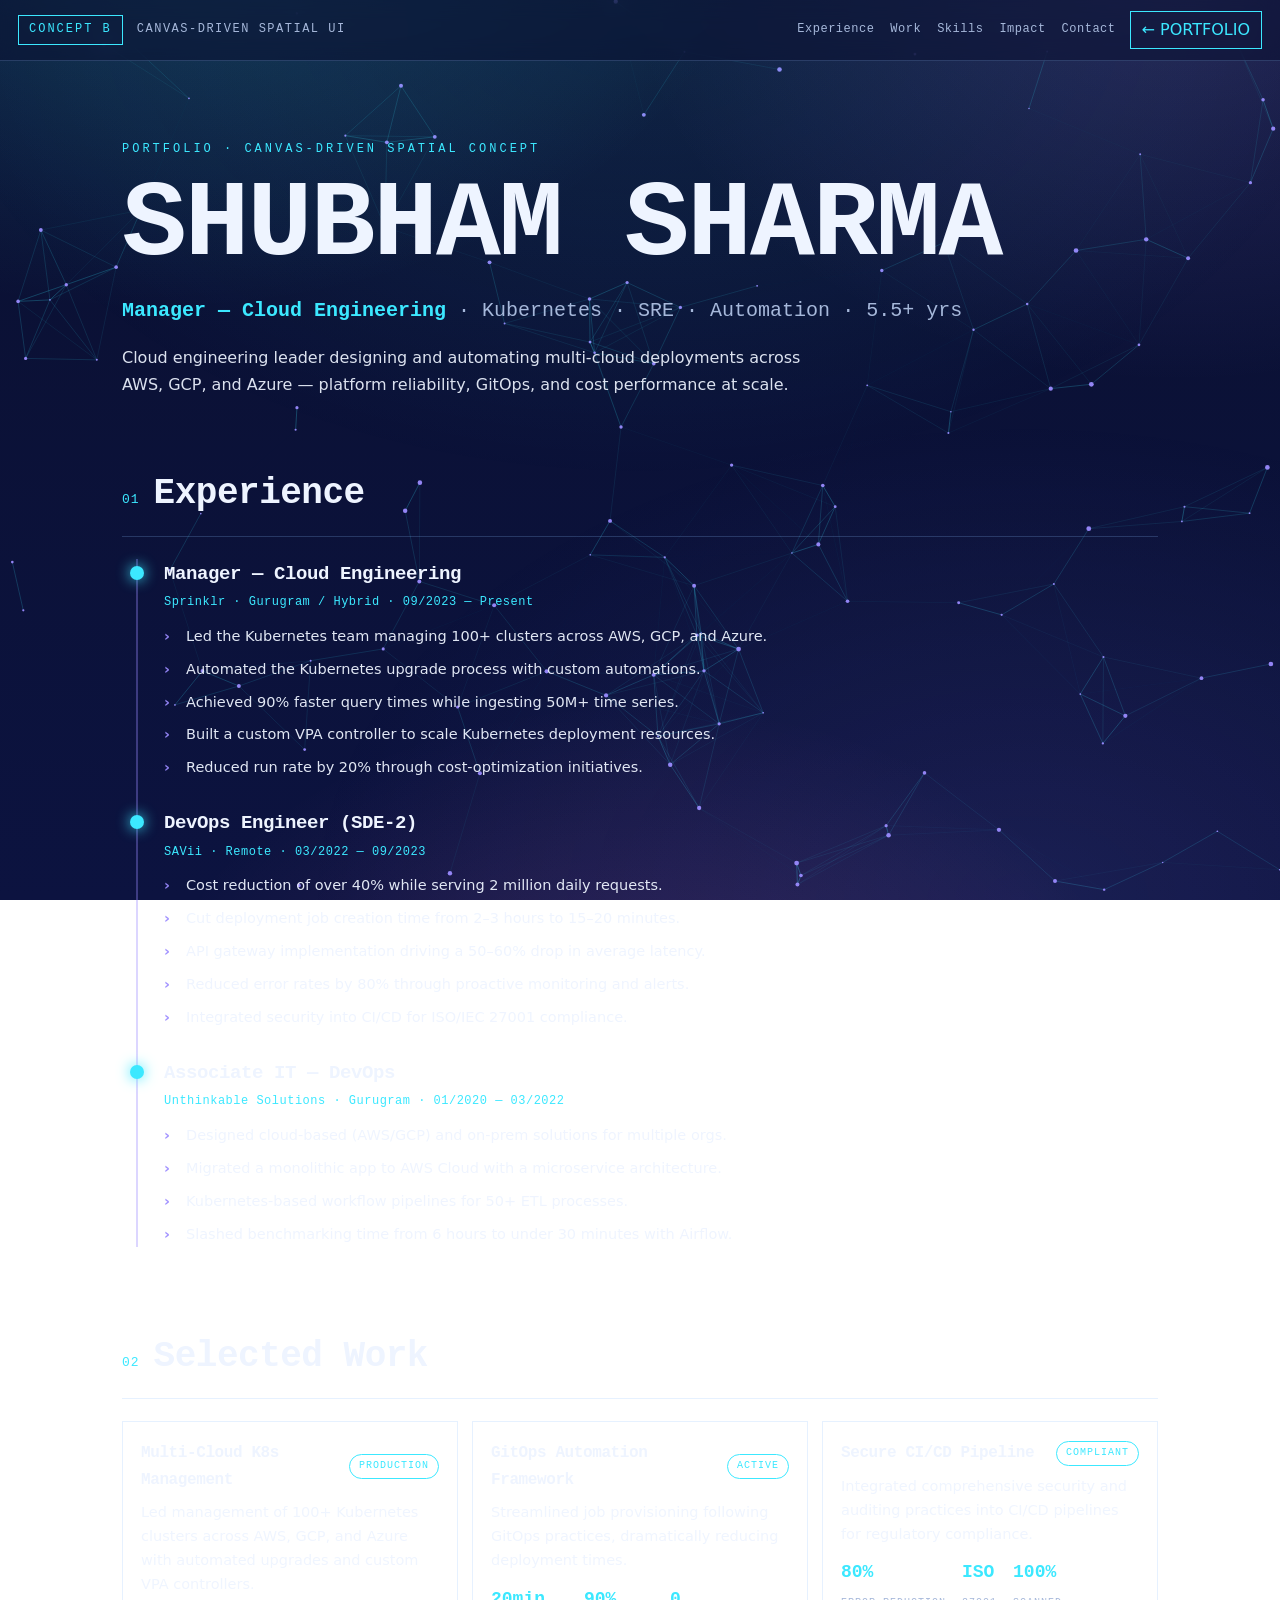
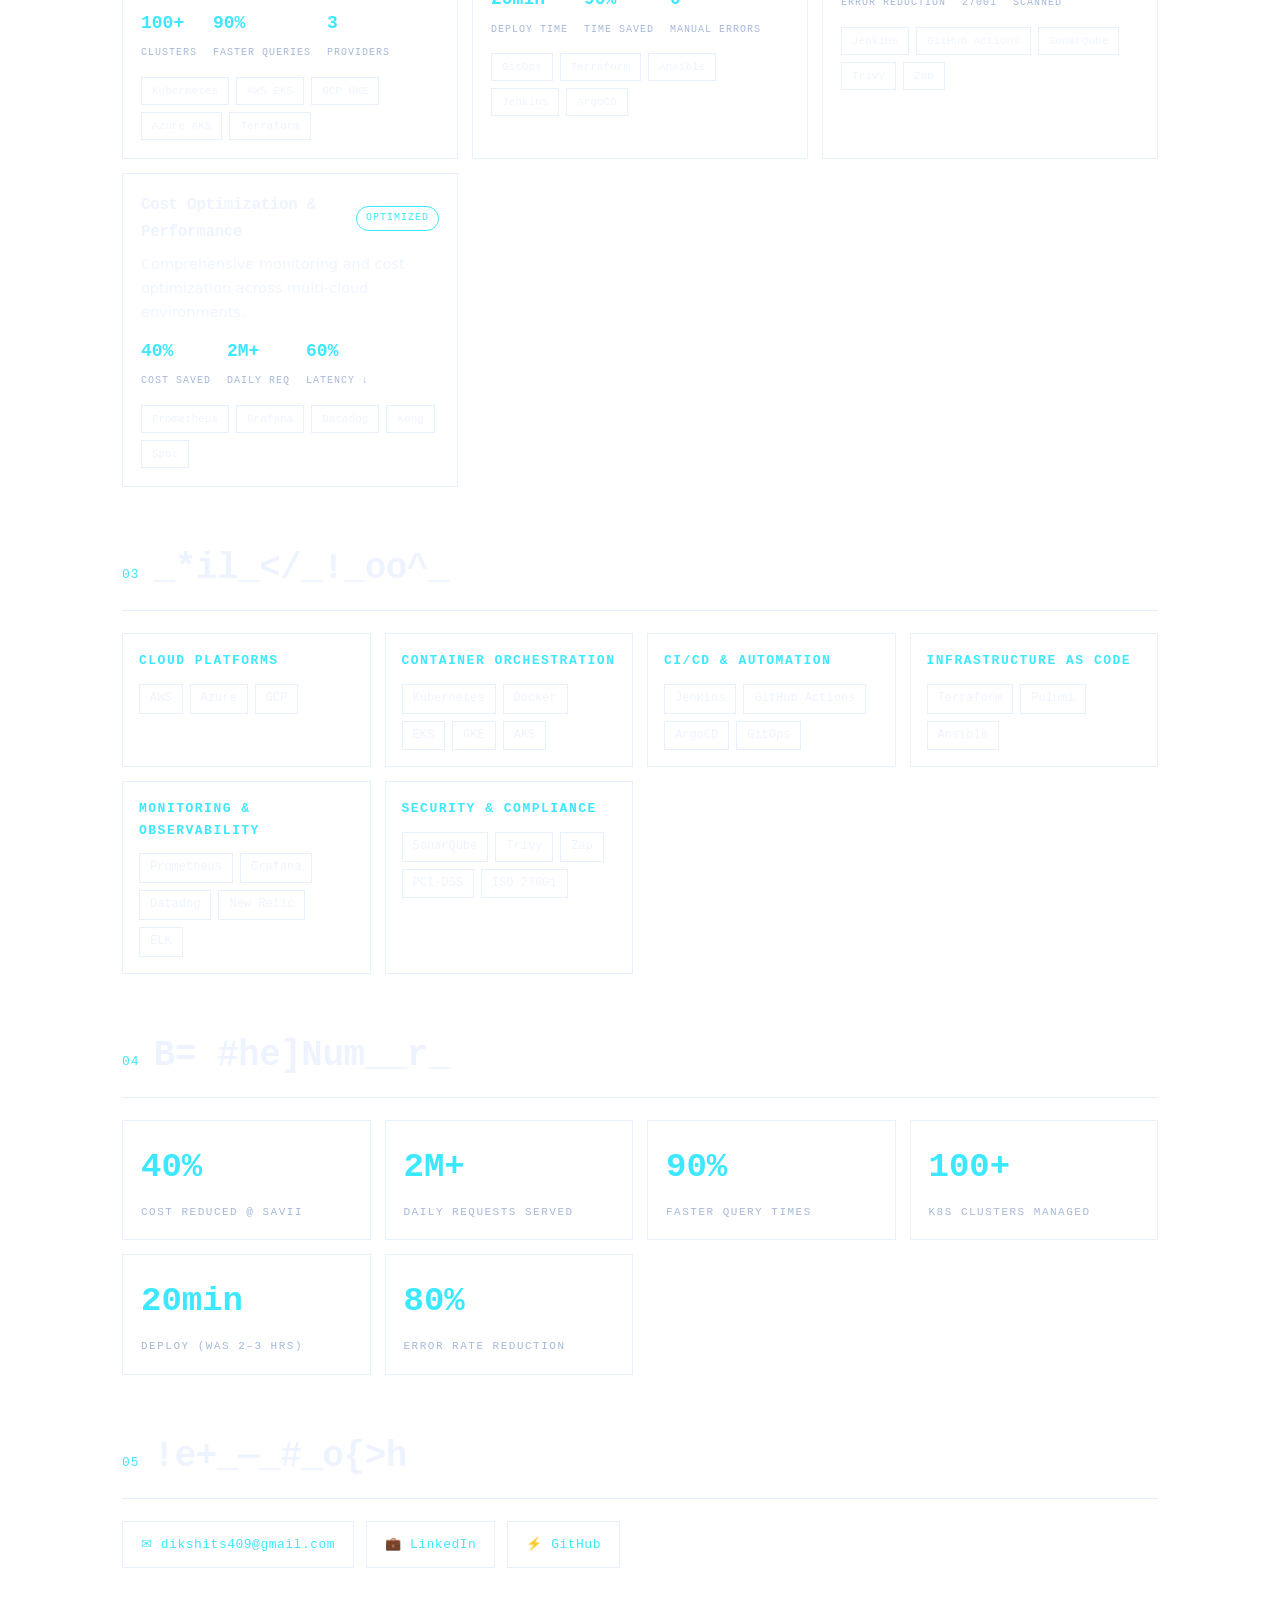
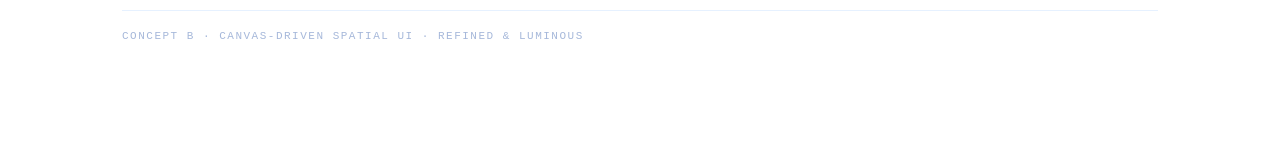
==== commit d7f6dade: "Concept B: lift mood (indigo/luminous), drop faux-terminal headers, cleaner sections Co-authored-by:" ====
--- a/concepts/concept-b-spatial.html
+++ b/concepts/concept-b-spatial.html
@@ -3,125 +3,132 @@
 <head>
 <meta charset="UTF-8">
 <meta name="viewport" content="width=device-width, initial-scale=1.0">
-<meta name="description" content="Concept B — Canvas-Driven Spatial UI portfolio for Shubham Sharma: full experience, projects, skills, achievements.">
+<meta name="description" content="Concept B — Canvas-Driven Spatial UI portfolio for Shubham Sharma: refined, luminous, full experience.">
 <title>Concept B · Canvas-Driven Spatial UI — Shubham Sharma</title>
 <style>
   /* ============================================================
-     CONCEPT B — CANVAS-DRIVEN SPATIAL UI  (refined)
+     CONCEPT B — CANVAS-DRIVEN SPATIAL UI  (refined, luminous)
      Persistent node/vector field · cursor-reactive · decrypt text
-     Full portfolio: experience · work · skills · achievements.
-     Dependency-free (Canvas 2D). Three.js-ready structure.
+     Full portfolio. Dependency-free (Canvas 2D). Three.js-ready.
      ============================================================ */
   :root{
-    --bg:#03060f; --fg:#dff6ff; --muted:#7fb6cf; --accent:#27e6ff; --accent-2:#7b5cff;
-    --line:1px solid rgba(39,230,255,.22);
-    --panel:rgba(8,14,28,.55);
+    --bg-0:#0a1030;            /* deep indigo (not black) */
+    --bg-1:#0c1340;
+    --fg:#eef4ff;
+    --muted:#a6b8da;
+    --accent:#3ce8ff;          /* luminous cyan */
+    --accent-2:#9b8bff;        /* bright violet */
+    --accent-3:#ff7fd6;        /* soft pink accent for life */
+    --line:1px solid rgba(140,190,255,.22);
+    --panel:rgba(255,255,255,.055);
+    --panel-strong:rgba(255,255,255,.09);
     --mono:"JetBrains Mono",ui-monospace,"Courier New",monospace;
     --sans:"Inter",system-ui,-apple-system,"Segoe UI",Roboto,sans-serif;
   }
   *{box-sizing:border-box;margin:0;padding:0}
   html{scroll-behavior:smooth}
-  body{background:var(--bg);color:var(--fg);font-family:var(--sans);line-height:1.6;overflow-x:hidden}
+  body{
+    background:
+      radial-gradient(1100px 760px at 12% -12%, rgba(60,232,255,.20), transparent 55%),
+      radial-gradient(1000px 760px at 92% -4%, rgba(155,139,255,.20), transparent 55%),
+      radial-gradient(900px 620px at 50% 116%, rgba(255,127,214,.14), transparent 55%),
+      linear-gradient(180deg, var(--bg-0), var(--bg-1));
+    background-attachment:fixed;
+    color:var(--fg);font-family:var(--sans);line-height:1.65;overflow-x:hidden;
+  }
   a{color:var(--accent);text-decoration:none}
-  ::selection{background:var(--accent);color:#03060f}
-  h1,h2,h3{font-family:var(--mono);font-weight:700;letter-spacing:-.5px}
+  ::selection{background:var(--accent);color:#06122a}
+  h1,h2,h3{font-family:var(--mono);font-weight:700;letter-spacing:-.4px}
 
   /* ---- Living background ---- */
   #field{position:fixed;inset:0;z-index:0;display:block}
   .scrim{position:fixed;inset:0;z-index:1;pointer-events:none;
-    background:
-      radial-gradient(900px 700px at 50% -10%,rgba(39,230,255,.12),transparent 60%),
-      radial-gradient(900px 700px at 85% 100%,rgba(123,92,255,.12),transparent 60%),
-      repeating-linear-gradient(0deg,transparent 0 3px,rgba(39,230,255,.025) 3px 4px);
-  }
-  .scan{position:fixed;inset:0;z-index:2;pointer-events:none;mix-blend-mode:screen;
-    background:linear-gradient(180deg,transparent 0%,rgba(39,230,255,.04) 50%,transparent 100%);
-    background-size:100% 8px;opacity:.5}
+    background:radial-gradient(1200px 800px at 50% 0%, rgba(60,232,255,.10), transparent 60%),
+               radial-gradient(1200px 800px at 80% 100%, rgba(155,139,255,.10), transparent 60%);}
 
   /* ---- Top bar / nav ---- */
   .topbar{position:fixed;inset:0 0 auto 0;z-index:40;display:flex;align-items:center;gap:14px;
-    padding:11px 18px;background:rgba(3,6,15,.6);border-bottom:var(--line);backdrop-filter:blur(8px)}
+    padding:11px 18px;background:rgba(10,16,48,.55);border-bottom:var(--line);backdrop-filter:blur(10px)}
   .topbar .tag{border:1px solid var(--accent);color:var(--accent);padding:4px 10px;font-family:var(--mono);font-size:12px;letter-spacing:2px}
-  .topbar .title{font-family:var(--mono);font-size:12px;letter-spacing:2px;color:var(--muted);text-transform:uppercase}
-  .topbar nav{display:flex;gap:14px;margin-left:auto}
-  .topbar nav a{font-family:var(--mono);font-size:12px;letter-spacing:1px;color:var(--muted)}
+  .topbar .title{font-family:var(--mono);font-size:12px;letter-spacing:1.5px;color:var(--muted);text-transform:uppercase}
+  .topbar nav{display:flex;gap:16px;margin-left:auto}
+  .topbar nav a{font-family:var(--mono);font-size:12px;letter-spacing:.5px;color:var(--muted);transition:color .2s ease}
   .topbar nav a:hover{color:var(--accent)}
-  .topbar a.back{border:1px solid var(--accent);padding:5px 11px;color:var(--accent)}
-  .topbar a.back:hover{background:var(--accent);color:#03060f}
+  .topbar a.back{border:1px solid var(--accent);padding:5px 11px;color:var(--accent);transition:all .2s ease}
+  .topbar a.back:hover{background:var(--accent);color:#06122a}
   @media(max-width:720px){.topbar nav{display:none}}
 
   .wrap{position:relative;z-index:10;max-width:1080px;margin:0 auto;padding:104px 22px 100px}
 
   /* ---- Hero ---- */
-  .hero{padding:40px 0 26px}
+  .hero{padding:36px 0 22px}
   .kicker{color:var(--accent);letter-spacing:3px;font-size:12px;text-transform:uppercase;margin-bottom:14px;font-family:var(--mono)}
-  h1{font-size:clamp(40px,9vw,104px);line-height:.95;letter-spacing:-2px}
+  h1{font-size:clamp(44px,9.5vw,108px);line-height:.95;letter-spacing:-2px}
   h1 .decrypt{color:var(--fg)}
   .role{margin-top:18px;color:var(--muted);font-size:clamp(14px,2.4vw,20px);font-family:var(--mono)}
   .role b{color:var(--accent)}
-  .intro{margin-top:18px;max-width:680px;color:var(--fg);opacity:.9}
+  .intro{margin-top:18px;max-width:680px;color:var(--fg);opacity:.92;font-size:16px}
 
   /* ---- Sections ---- */
-  .sec{padding:42px 0 8px}
-  .sec-head{font-size:clamp(20px,4vw,32px);text-transform:uppercase;letter-spacing:1px;color:var(--accent);
-    border-bottom:var(--line);padding-bottom:10px;margin-bottom:22px;display:flex;align-items:center;gap:10px}
-  .sec-head::before{content:"▸";color:var(--accent-2)}
-
-  .panel{border:var(--line);background:var(--panel);backdrop-filter:blur(6px);-webkit-backdrop-filter:blur(6px);
-    padding:20px;margin:14px 0;transition:border-color .3s ease,box-shadow .3s ease}
-  .panel:hover{border-color:var(--accent);box-shadow:0 0 22px rgba(39,230,255,.12)}
+  .sec{padding:44px 0 8px}
+  .sec-head{display:flex;align-items:baseline;gap:14px;margin-bottom:22px;border-bottom:var(--line);padding-bottom:12px}
+  .sec-head .idx{font-family:var(--mono);font-size:13px;color:var(--accent);letter-spacing:1px}
+  .sec-head h2{font-size:clamp(22px,4.4vw,36px);text-transform:none;letter-spacing:-.5px;color:var(--fg)}
+
+  .panel{border:var(--line);background:var(--panel);backdrop-filter:blur(8px);-webkit-backdrop-filter:blur(8px);
+    padding:20px;margin:14px 0;transition:border-color .3s ease,box-shadow .3s ease,background .3s ease}
+  .panel:hover{border-color:rgba(60,232,255,.5);background:var(--panel-strong);box-shadow:0 0 26px rgba(60,232,255,.14)}
 
   /* Experience timeline */
-  .timeline{position:relative;margin-left:14px;padding-left:24px;border-left:var(--line)}
-  .job{position:relative;margin:0 0 26px}
-  .job::before{content:"";position:absolute;left:-31px;top:6px;width:12px;height:12px;border-radius:50%;
-    background:var(--accent);box-shadow:0 0 12px var(--accent)}
-  .job h3{font-size:18px;color:var(--fg)}
-  .job .meta{font-family:var(--mono);font-size:12px;color:var(--accent);letter-spacing:1px;margin:2px 0 10px}
-  .job ul{list-style:none;display:grid;gap:8px}
-  .job li{position:relative;padding-left:20px;color:var(--fg);opacity:.92;font-size:14px}
-  .job li::before{content:"›";position:absolute;left:0;color:var(--accent)}
-  .job:focus-visible{outline:2px solid var(--accent);outline-offset:4px}
+  .timeline{position:relative;margin-left:14px;padding-left:26px;border-left:2px solid rgba(155,139,255,.35)}
+  .job{position:relative;margin:0 0 28px}
+  .job::before{content:"";position:absolute;left:-34px;top:7px;width:14px;height:14px;border-radius:50%;
+    background:var(--accent);box-shadow:0 0 14px var(--accent)}
+  .job h3{font-size:19px;color:var(--fg)}
+  .job .meta{font-family:var(--mono);font-size:12px;color:var(--accent);letter-spacing:.5px;margin:3px 0 12px}
+  .job ul{list-style:none;display:grid;gap:9px}
+  .job li{position:relative;padding-left:22px;color:var(--fg);opacity:.94;font-size:14.5px}
+  .job li::before{content:"›";position:absolute;left:0;color:var(--accent-2);font-weight:700}
+  .job:focus-visible{outline:2px solid var(--accent);outline-offset:5px;border-radius:6px}
 
   /* Work grid */
-  .grid{display:grid;grid-template-columns:repeat(auto-fit,minmax(280px,1fr));gap:14px}
-  .stat{border:var(--line);background:rgba(8,14,28,.5);padding:16px;transition:transform .2s ease,border-color .3s ease}
-  .stat:hover{transform:translateY(-3px);border-color:var(--accent)}
-  .stat .v{font-size:28px;color:var(--accent);font-family:var(--mono);font-weight:700}
-  .stat .l{font-size:11px;letter-spacing:1.5px;color:var(--muted);text-transform:uppercase;margin-top:6px;font-family:var(--mono)}
-  .stat:focus-visible{outline:2px solid var(--accent);outline-offset:3px}
-
-  .proj{border:var(--line);background:var(--panel);padding:18px;transition:border-color .3s ease,box-shadow .3s ease}
-  .proj:hover{border-color:var(--accent);box-shadow:0 0 22px rgba(39,230,255,.12)}
+  .grid{display:grid;grid-template-columns:repeat(auto-fit,minmax(290px,1fr));gap:14px}
+  .proj{border:var(--line);background:var(--panel);padding:18px;transition:border-color .3s ease,box-shadow .3s ease,background .3s ease}
+  .proj:hover{border-color:rgba(60,232,255,.5);background:var(--panel-strong);box-shadow:0 0 26px rgba(60,232,255,.14)}
   .proj .top{display:flex;justify-content:space-between;align-items:center;gap:10px;margin-bottom:8px}
   .proj h3{font-size:16px;color:var(--fg)}
-  .badge{font-family:var(--mono);font-size:10px;letter-spacing:1px;text-transform:uppercase;padding:3px 8px;border:1px solid var(--accent);color:var(--accent);border-radius:999px}
-  .proj p{color:var(--fg);opacity:.9;font-size:14px;margin-bottom:12px}
-  .proj .metrics{display:flex;flex-wrap:wrap;gap:14px;margin-bottom:12px}
+  .badge{font-family:var(--mono);font-size:10px;letter-spacing:1px;text-transform:uppercase;padding:3px 9px;border:1px solid var(--accent);color:var(--accent);border-radius:999px;white-space:nowrap}
+  .proj p{color:var(--fg);opacity:.92;font-size:14.5px;margin-bottom:12px}
+  .proj .metrics{display:flex;flex-wrap:wrap;gap:16px;margin-bottom:12px}
   .proj .metrics div{font-family:var(--mono)}
   .proj .metrics b{display:block;color:var(--accent);font-size:18px}
   .proj .metrics span{font-size:10px;letter-spacing:1px;color:var(--muted);text-transform:uppercase}
   .tags{display:flex;flex-wrap:wrap;gap:7px}
-  .tags span{border:var(--line);padding:4px 10px;font-family:var(--mono);font-size:11px;color:var(--fg)}
-  .tags span:hover{background:var(--accent);color:#03060f}
+  .tags span{border:var(--line);padding:4px 10px;font-family:var(--mono);font-size:11px;color:var(--fg);transition:all .2s ease}
+  .tags span:hover{background:var(--accent);color:#06122a}
 
   /* Skills */
   .skills{display:grid;grid-template-columns:repeat(auto-fit,minmax(240px,1fr));gap:14px}
-  .skill{border:var(--line);background:var(--panel);padding:16px}
+  .skill{border:var(--line);background:var(--panel);padding:16px;transition:border-color .3s ease,background .3s ease}
+  .skill:hover{border-color:rgba(155,139,255,.55);background:var(--panel-strong)}
   .skill h3{font-size:13px;letter-spacing:1.5px;text-transform:uppercase;color:var(--accent);margin-bottom:12px;font-family:var(--mono)}
   .skill .items{display:flex;flex-wrap:wrap;gap:7px}
   .skill .items span{border:var(--line);padding:4px 10px;font-family:var(--mono);font-size:12px}
 
   /* Achievements */
   .ach{display:grid;grid-template-columns:repeat(auto-fit,minmax(200px,1fr));gap:14px}
-  .ach .stat .v{font-size:34px}
+  .stat{border:var(--line);background:var(--panel);padding:18px;transition:transform .2s ease,border-color .3s ease}
+  .stat:hover{transform:translateY(-3px);border-color:rgba(60,232,255,.5)}
+  .stat .v{font-size:34px;color:var(--accent);font-family:var(--mono);font-weight:700}
+  .stat .l{font-size:11px;letter-spacing:1.5px;color:var(--muted);text-transform:uppercase;margin-top:8px;font-family:var(--mono)}
+  .stat:focus-visible{outline:2px solid var(--accent);outline-offset:3px}
 
   /* Contact */
   .contact{display:flex;flex-wrap:wrap;gap:12px}
-  .contact a{display:inline-block;border:var(--line);padding:12px 18px;font-family:var(--mono);font-size:13px;letter-spacing:1px}
-  .contact a:hover{background:var(--accent);color:#03060f}
-
-  .foot{margin-top:40px;font-family:var(--mono);font-size:11px;letter-spacing:1.5px;color:var(--muted);text-transform:uppercase;
+  .contact a{display:inline-block;border:var(--line);padding:12px 18px;font-family:var(--mono);font-size:13px;letter-spacing:.5px;transition:all .2s ease}
+  .contact a:hover{background:var(--accent);color:#06122a;border-color:var(--accent)}
+
+  .foot{margin-top:42px;font-family:var(--mono);font-size:11px;letter-spacing:1.5px;color:var(--muted);text-transform:uppercase;
     border-top:var(--line);padding-top:16px}
 
   /* reveal-on-scroll (reduced-motion safe) */
@@ -129,8 +136,8 @@
   .reveal.in{opacity:1;transform:none}
 
   @media (prefers-reduced-motion: reduce){
-    #field,.scan{display:none}
-    .scrim{background:radial-gradient(900px 700px at 50% -10%,rgba(39,230,255,.10),transparent 60%)}
+    #field{display:none}
+    .scrim{background:radial-gradient(1100px 760px at 12% -12%,rgba(60,232,255,.16),transparent 55%)}
     .reveal{opacity:1;transform:none;transition:none}
     *{animation:none!important;scroll-behavior:auto!important}
   }
@@ -139,7 +146,6 @@
 <body>
   <canvas id="field" aria-hidden="true"></canvas>
   <div class="scrim" aria-hidden="true"></div>
-  <div class="scan" aria-hidden="true"></div>
 
   <header class="topbar">
     <span class="tag">CONCEPT B</span>
@@ -148,7 +154,7 @@
       <a href="#experience">Experience</a>
       <a href="#work">Work</a>
       <a href="#skills">Skills</a>
-      <a href="#achievements">Stats</a>
+      <a href="#impact">Impact</a>
       <a href="#contact">Contact</a>
     </nav>
     <a class="back" href="../Portfolio/index.html">← PORTFOLIO</a>
@@ -156,7 +162,7 @@
 
   <main class="wrap">
     <section class="hero">
-      <div class="kicker">// spatial.node-field — move cursor · hover to decrypt</div>
+      <div class="kicker">Portfolio · Canvas-Driven Spatial Concept</div>
       <h1><span class="decrypt" data-text="SHUBHAM SHARMA">SHUBHAM SHARMA</span></h1>
       <p class="role"><b>Manager — Cloud Engineering</b> · Kubernetes · SRE · Automation · 5.5+ yrs</p>
       <p class="intro">Cloud engineering leader designing and automating multi-cloud deployments across AWS, GCP, and Azure — platform reliability, GitOps, and cost performance at scale.</p>
@@ -164,7 +170,7 @@
 
     <!-- EXPERIENCE -->
     <section class="sec" id="experience">
-      <h2 class="sec-head reveal decrypt" data-text="// career_timeline">// career_timeline</h2>
+      <div class="sec-head"><span class="idx">01</span><h2 class="reveal decrypt" data-text="Experience">Experience</h2></div>
       <div class="timeline">
         <div class="job reveal" tabindex="0">
           <h3>Manager — Cloud Engineering</h3>
@@ -203,7 +209,7 @@
 
     <!-- WORK -->
     <section class="sec" id="work">
-      <h2 class="sec-head reveal decrypt" data-text="// ls ./projects">// ls ./projects</h2>
+      <div class="sec-head"><span class="idx">02</span><h2 class="reveal decrypt" data-text="Selected Work">Selected Work</h2></div>
       <div class="grid">
         <div class="proj reveal">
           <div class="top"><h3>Multi-Cloud K8s Management</h3><span class="badge">Production</span></div>
@@ -234,7 +240,7 @@
 
     <!-- SKILLS -->
     <section class="sec" id="skills">
-      <h2 class="sec-head reveal decrypt" data-text="// grep skills">// grep skills</h2>
+      <div class="sec-head"><span class="idx">03</span><h2 class="reveal decrypt" data-text="Skills & Tools">Skills &amp; Tools</h2></div>
       <div class="skills">
         <div class="skill reveal"><h3>Cloud Platforms</h3><div class="items"><span>AWS</span><span>Azure</span><span>GCP</span></div></div>
         <div class="skill reveal"><h3>Container Orchestration</h3><div class="items"><span>Kubernetes</span><span>Docker</span><span>EKS</span><span>GKE</span><span>AKS</span></div></div>
@@ -245,9 +251,9 @@
       </div>
     </section>
 
-    <!-- ACHIEVEMENTS -->
-    <section class="sec" id="achievements">
-      <h2 class="sec-head reveal decrypt" data-text="// metrics.log">// metrics.log</h2>
+    <!-- IMPACT -->
+    <section class="sec" id="impact">
+      <div class="sec-head"><span class="idx">04</span><h2 class="reveal decrypt" data-text="By the Numbers">By the Numbers</h2></div>
       <div class="ach">
         <div class="stat reveal" tabindex="0"><div class="v">40%</div><div class="l">Cost reduced @ SAVii</div></div>
         <div class="stat reveal" tabindex="0"><div class="v">2M+</div><div class="l">Daily requests served</div></div>
@@ -260,13 +266,13 @@
 
     <!-- CONTACT -->
     <section class="sec" id="contact">
-      <h2 class="sec-head reveal decrypt" data-text="// ./connect.sh">// ./connect.sh</h2>
+      <div class="sec-head"><span class="idx">05</span><h2 class="reveal decrypt" data-text="Get in Touch">Get in Touch</h2></div>
       <div class="contact">
         <a href="mailto:dikshits409@gmail.com">✉ dikshits409@gmail.com</a>
         <a href="https://www.linkedin.com/in/shubham-sharma-devops/" target="_blank" rel="noopener">💼 LinkedIn</a>
         <a href="https://github.com" target="_blank" rel="noopener">⚡ GitHub</a>
       </div>
-      <p class="foot">PROTOTYPE · CONCEPT B · CANVAS-DRIVEN SPATIAL UI · FULL PORTFOLIO (EXPERIENCE / WORK / SKILLS / STATS)</p>
+      <p class="foot">CONCEPT B · CANVAS-DRIVEN SPATIAL UI · REFINED &amp; LUMINOUS</p>
     </section>
   </main>
 
@@ -283,7 +289,7 @@
       canvas.style.width=innerWidth+'px'; canvas.style.height=innerHeight+'px'; }
     function seed(){ var n=innerWidth<700?64:120; pts=[];
       for(var i=0;i<n;i++) pts.push({x:Math.random()*W,y:Math.random()*H,
-        vx:(Math.random()-.5)*.25*DPR,vy:(Math.random()-.5)*.25*DPR,r:(Math.random()*1.6+.6)*DPR}); }
+        vx:(Math.random()-.5)*.25*DPR,vy:(Math.random()-.5)*.25*DPR,r:(Math.random()*1.7+.7)*DPR}); }
     function step(){
       ctx.clearRect(0,0,W,H);
       for(var i=0;i<pts.length;i++){ var p=pts[i]; p.x+=p.vx; p.y+=p.vy;
@@ -293,9 +299,10 @@
       for(var a=0;a<pts.length;a++) for(var b=a+1;b<pts.length;b++){
         var dx2=pts[a].x-pts[b].x,dy2=pts[a].y-pts[b].y,dist=Math.hypot(dx2,dy2);
         if(dist<130*DPR){ var o=1-dist/(130*DPR);
-          ctx.strokeStyle='rgba(39,230,255,'+(o*.32)+')'; ctx.lineWidth=DPR;
+          ctx.strokeStyle='rgba(60,232,255,'+(o*.30)+')'; ctx.lineWidth=DPR;
           ctx.beginPath(); ctx.moveTo(pts[a].x,pts[a].y); ctx.lineTo(pts[b].x,pts[b].y); ctx.stroke(); } }
-      for(var c=0;c<pts.length;c++){ ctx.fillStyle='rgba(123,92,255,.9)';
+      for(var c=0;c<pts.length;c++){
+        ctx.fillStyle='rgba(155,139,255,.95)';
         ctx.beginPath(); ctx.arc(pts[c].x,pts[c].y,pts[c].r,0,Math.PI*2); ctx.fill(); }
       requestAnimationFrame(step);
     }
@@ -322,7 +329,7 @@
     })();
   }
   document.querySelectorAll('.decrypt').forEach(function(el){
-    if(el.classList.contains('sec-head')) return; // section heads reveal on scroll
+    if(el.classList.contains('sec-head')) return;
     el.addEventListener('mouseenter',function(){scramble(el);});
     el.addEventListener('focus',function(){scramble(el);});
   });
